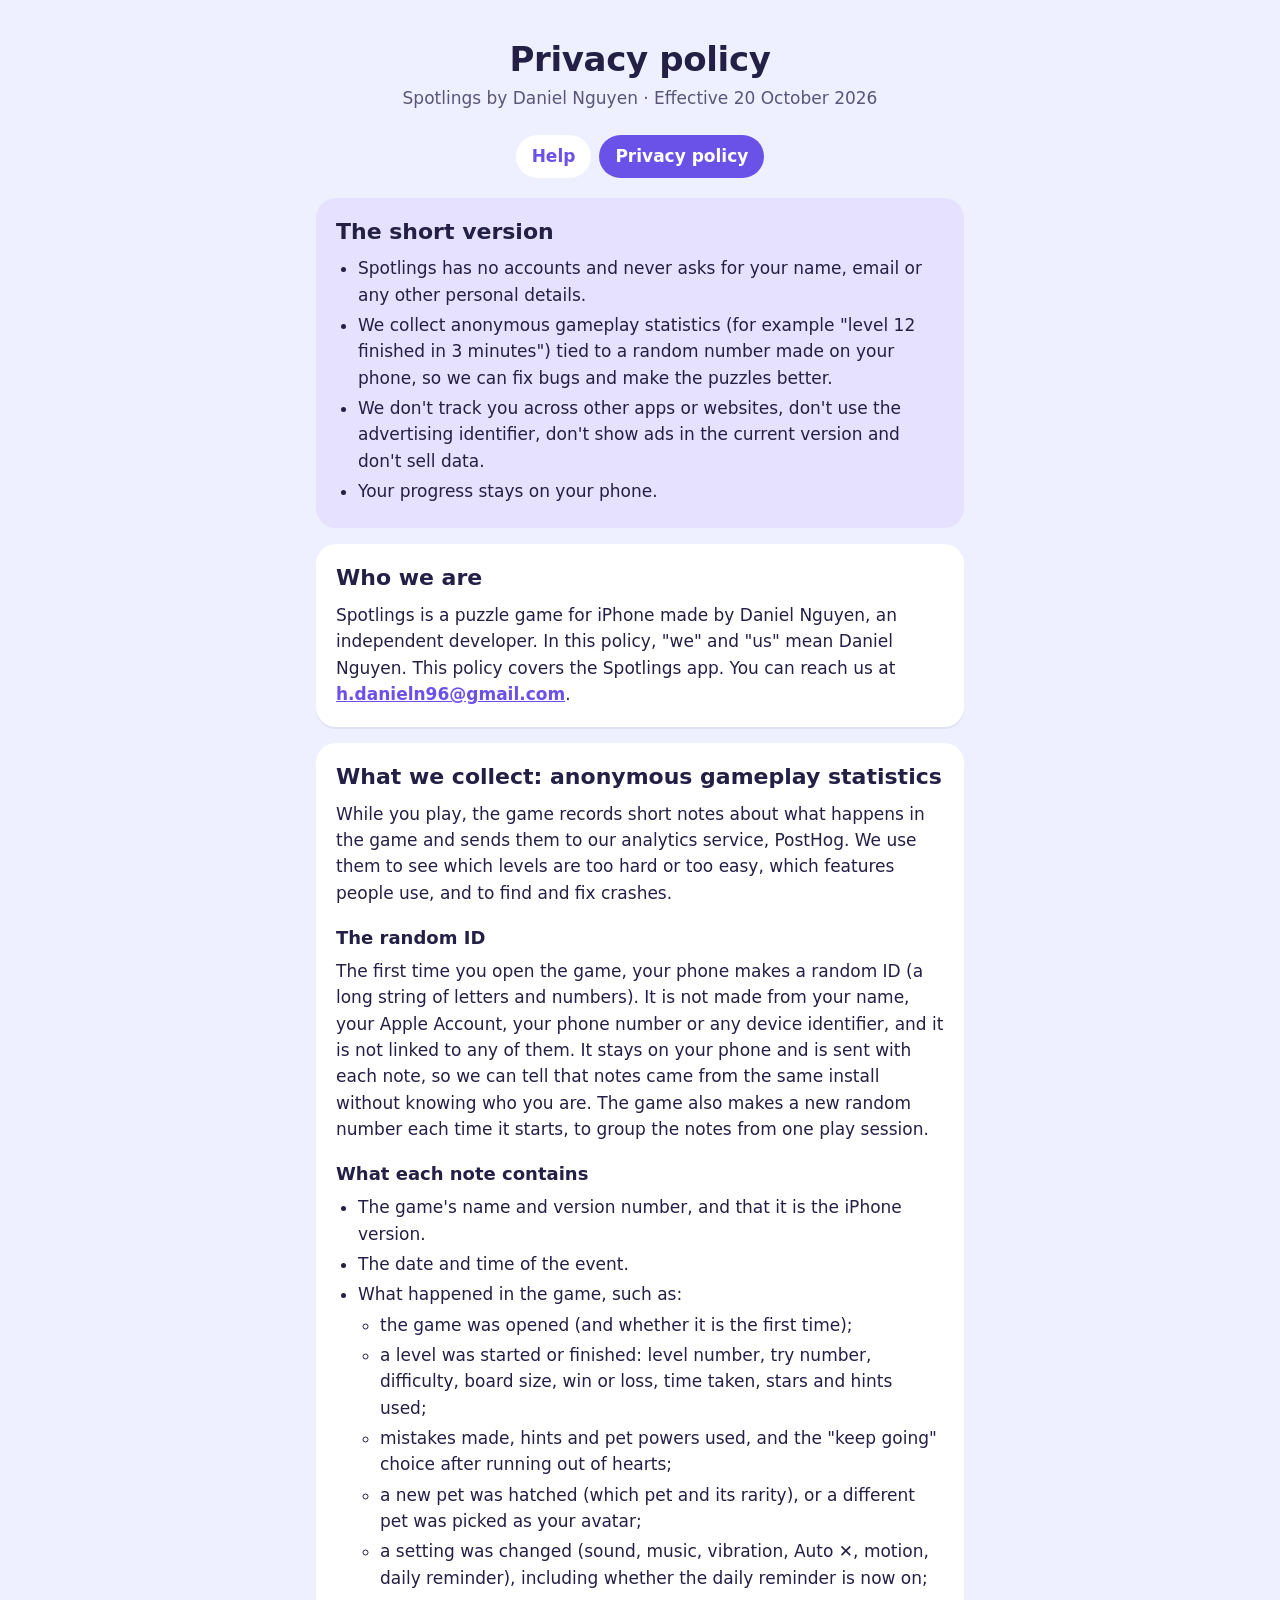
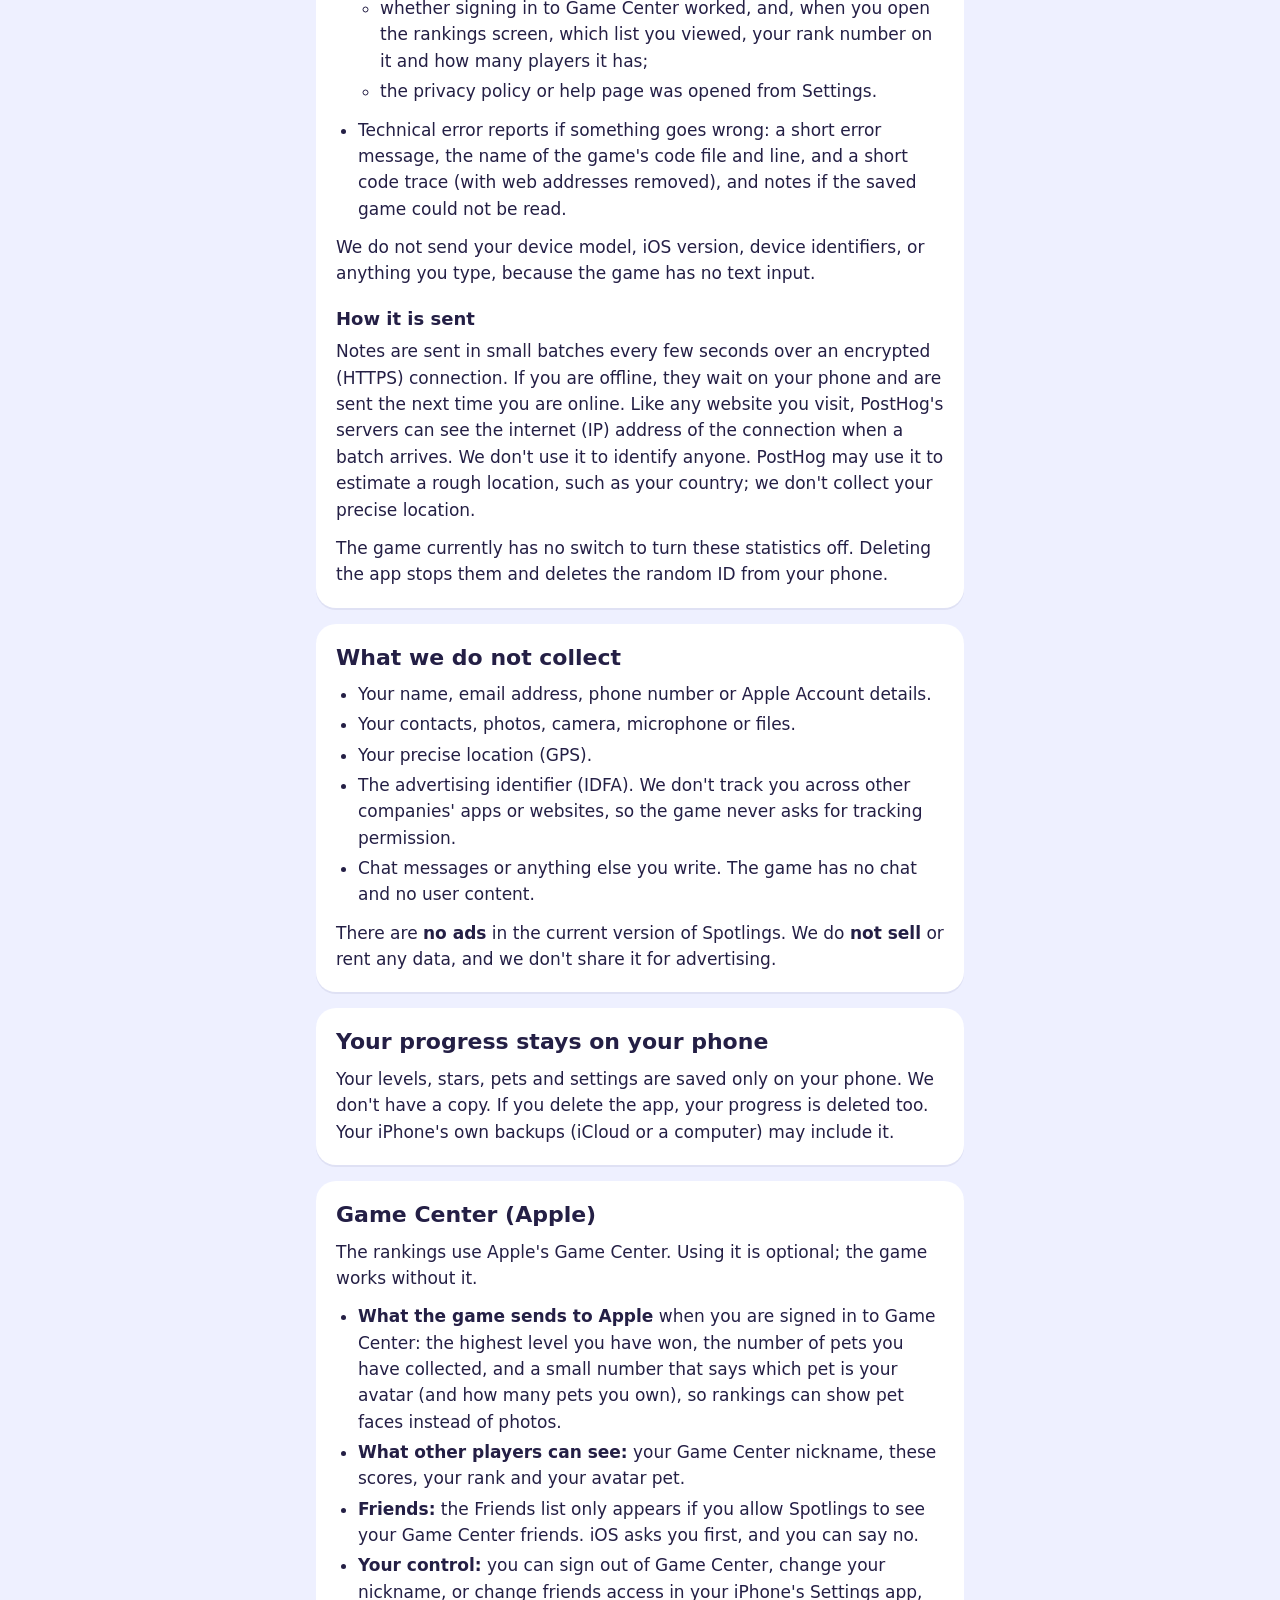
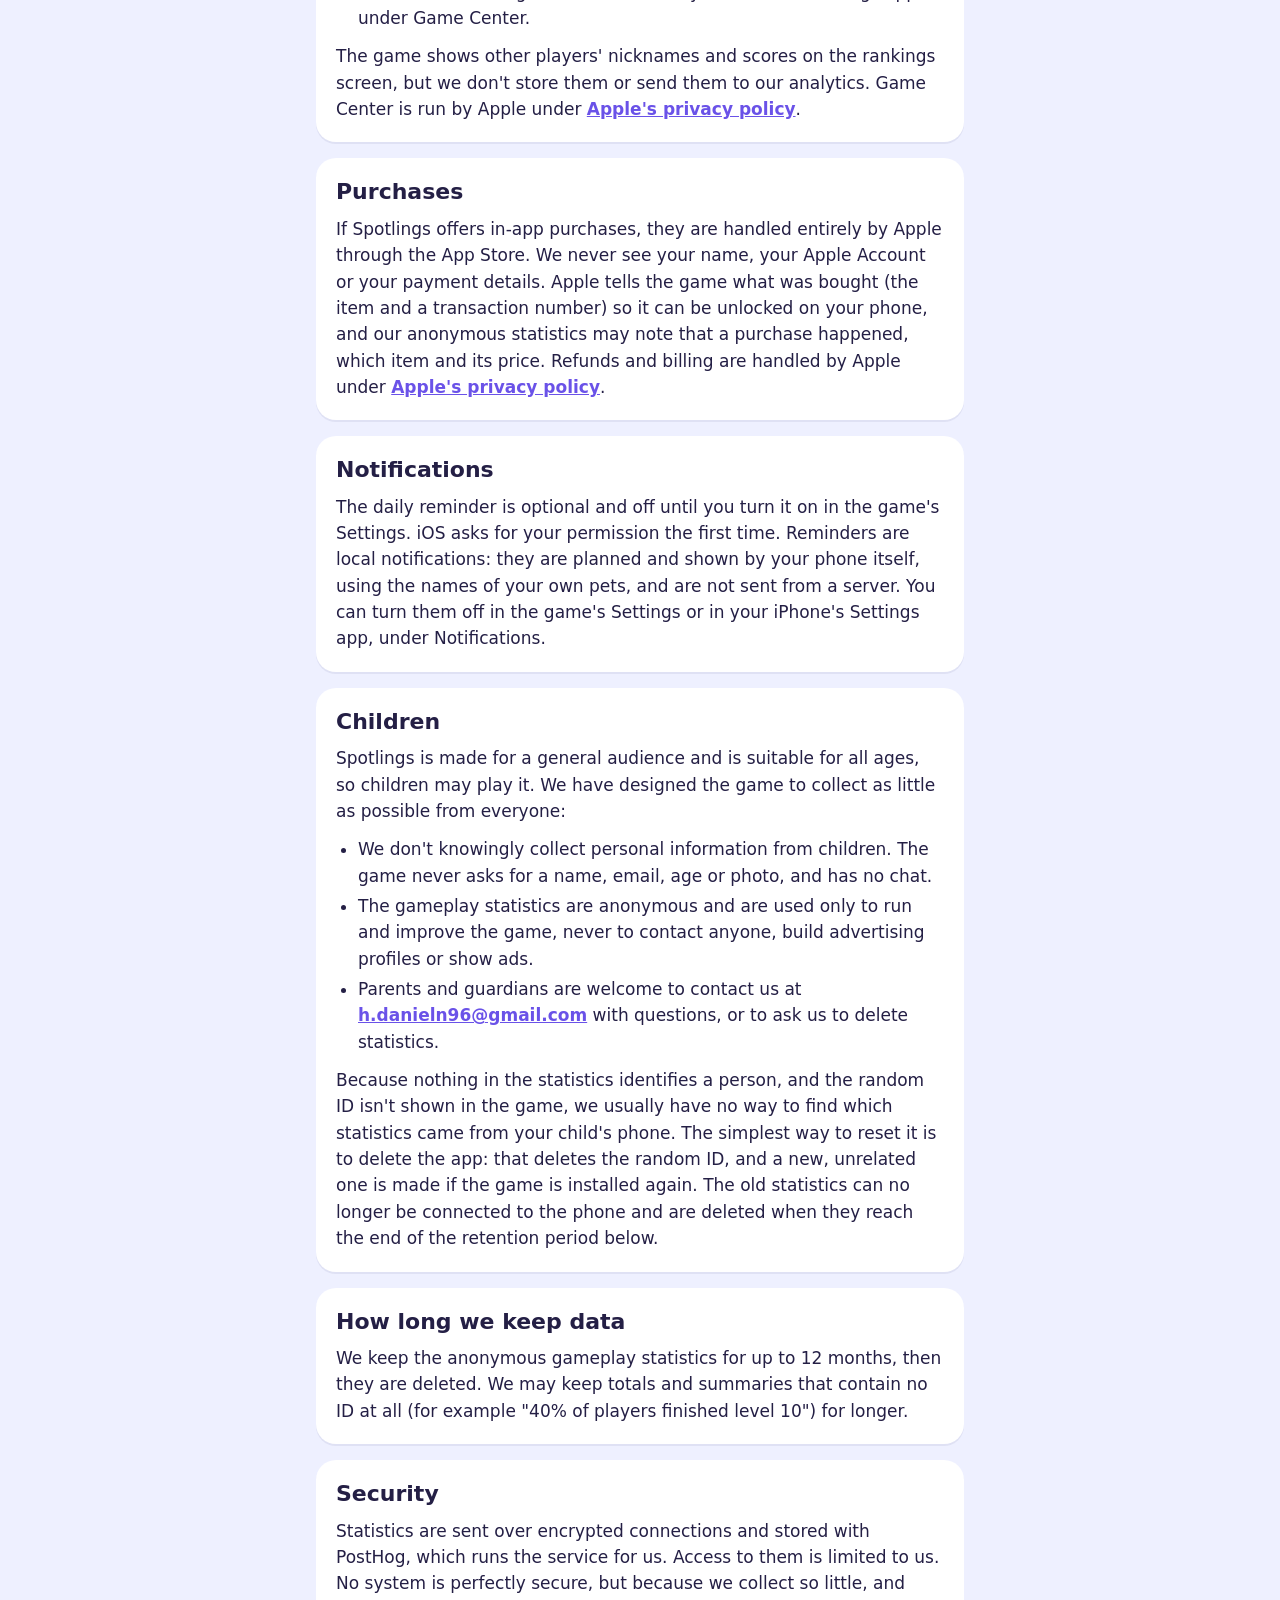
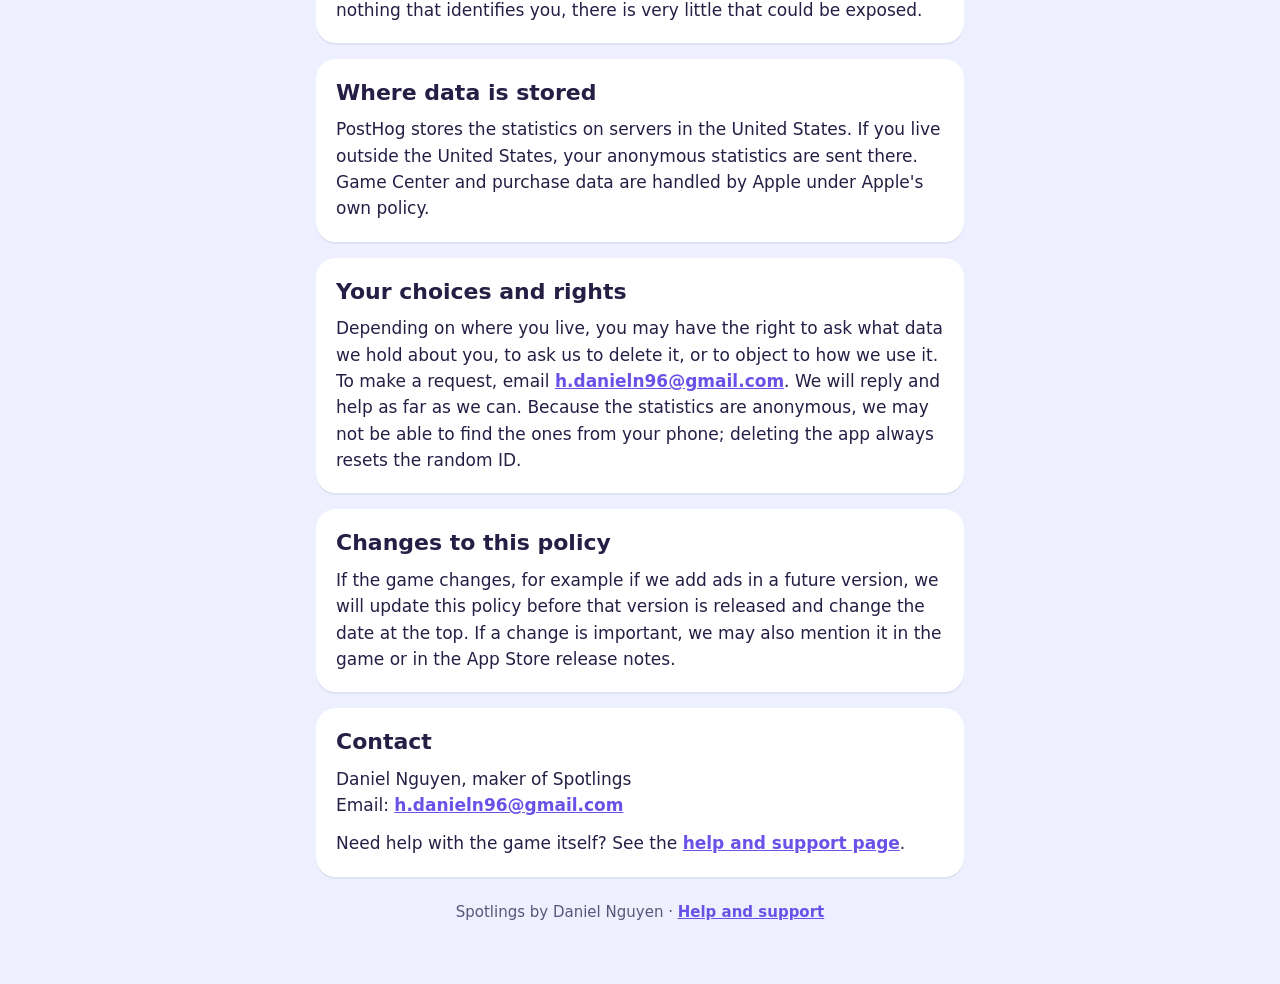
==== privacy.html @ 513ca8d4 "Spotlings support page and privacy policy" ====
<!doctype html>
<html lang="en">
<head>
  <meta charset="utf-8">
  <meta name="viewport" content="width=device-width, initial-scale=1">
  <title>Spotlings: Privacy policy</title>
  <meta name="description" content="Privacy policy for Spotlings, a puzzle game for iPhone by Daniel Nguyen. We collect only anonymous gameplay statistics and nothing that identifies you.">
  <link rel="stylesheet" href="style.css">
</head>
<body>
  <div class="wrap">
    <header class="site">
      <h1>Privacy policy</h1>
      <p>Spotlings by Daniel Nguyen · Effective 20 October 2026</p>
    </header>

    <nav class="top" aria-label="Pages">
      <a href="./">Help</a>
      <a href="privacy.html" aria-current="page">Privacy policy</a>
    </nav>

    <main>
      <section class="card note" aria-labelledby="short">
        <h2 id="short">The short version</h2>
        <ul>
          <li>Spotlings has no accounts and never asks for your name, email or any other personal details.</li>
          <li>We collect anonymous gameplay statistics (for example "level 12 finished in 3 minutes") tied to a random number made on your phone, so we can fix bugs and make the puzzles better.</li>
          <li>We don't track you across other apps or websites, don't use the advertising identifier, don't show ads in the current version and don't sell data.</li>
          <li>Your progress stays on your phone.</li>
        </ul>
      </section>

      <section class="card" aria-labelledby="who">
        <h2 id="who">Who we are</h2>
        <p>Spotlings is a puzzle game for iPhone made by Daniel Nguyen, an independent developer. In this policy, "we" and "us" mean Daniel Nguyen. This policy covers the Spotlings app. You can reach us at <a href="mailto:h.danieln96@gmail.com">h.danieln96@gmail.com</a>.</p>
      </section>

      <section class="card" aria-labelledby="collect">
        <h2 id="collect">What we collect: anonymous gameplay statistics</h2>
        <p>While you play, the game records short notes about what happens in the game and sends them to our analytics service, PostHog. We use them to see which levels are too hard or too easy, which features people use, and to find and fix crashes.</p>

        <h3>The random ID</h3>
        <p>The first time you open the game, your phone makes a random ID (a long string of letters and numbers). It is not made from your name, your Apple Account, your phone number or any device identifier, and it is not linked to any of them. It stays on your phone and is sent with each note, so we can tell that notes came from the same install without knowing who you are. The game also makes a new random number each time it starts, to group the notes from one play session.</p>

        <h3>What each note contains</h3>
        <ul>
          <li>The game's name and version number, and that it is the iPhone version.</li>
          <li>The date and time of the event.</li>
          <li>What happened in the game, such as:
            <ul>
              <li>the game was opened (and whether it is the first time);</li>
              <li>a level was started or finished: level number, try number, difficulty, board size, win or loss, time taken, stars and hints used;</li>
              <li>mistakes made, hints and pet powers used, and the "keep going" choice after running out of hearts;</li>
              <li>a new pet was hatched (which pet and its rarity), or a different pet was picked as your avatar;</li>
              <li>a setting was changed (sound, music, vibration, Auto ✕, motion, daily reminder), including whether the daily reminder is now on;</li>
              <li>whether signing in to Game Center worked, and, when you open the rankings screen, which list you viewed, your rank number on it and how many players it has;</li>
              <li>the privacy policy or help page was opened from Settings.</li>
            </ul>
          </li>
          <li>Technical error reports if something goes wrong: a short error message, the name of the game's code file and line, and a short code trace (with web addresses removed), and notes if the saved game could not be read.</li>
        </ul>
        <p>We do not send your device model, iOS version, device identifiers, or anything you type, because the game has no text input.</p>

        <h3>How it is sent</h3>
        <p>Notes are sent in small batches every few seconds over an encrypted (HTTPS) connection. If you are offline, they wait on your phone and are sent the next time you are online. Like any website you visit, PostHog's servers can see the internet (IP) address of the connection when a batch arrives. We don't use it to identify anyone. PostHog may use it to estimate a rough location, such as your country; we don't collect your precise location.</p>
        <p>The game currently has no switch to turn these statistics off. Deleting the app stops them and deletes the random ID from your phone.</p>
      </section>

      <section class="card" aria-labelledby="not">
        <h2 id="not">What we do not collect</h2>
        <ul>
          <li>Your name, email address, phone number or Apple Account details.</li>
          <li>Your contacts, photos, camera, microphone or files.</li>
          <li>Your precise location (GPS).</li>
          <li>The advertising identifier (IDFA). We don't track you across other companies' apps or websites, so the game never asks for tracking permission.</li>
          <li>Chat messages or anything else you write. The game has no chat and no user content.</li>
        </ul>
        <p>There are <strong>no ads</strong> in the current version of Spotlings. We do <strong>not sell</strong> or rent any data, and we don't share it for advertising.</p>
      </section>

      <section class="card" aria-labelledby="device">
        <h2 id="device">Your progress stays on your phone</h2>
        <p>Your levels, stars, pets and settings are saved only on your phone. We don't have a copy. If you delete the app, your progress is deleted too. Your iPhone's own backups (iCloud or a computer) may include it.</p>
      </section>

      <section class="card" aria-labelledby="gc">
        <h2 id="gc">Game Center (Apple)</h2>
        <p>The rankings use Apple's Game Center. Using it is optional; the game works without it.</p>
        <ul>
          <li><strong>What the game sends to Apple</strong> when you are signed in to Game Center: the highest level you have won, the number of pets you have collected, and a small number that says which pet is your avatar (and how many pets you own), so rankings can show pet faces instead of photos.</li>
          <li><strong>What other players can see:</strong> your Game Center nickname, these scores, your rank and your avatar pet.</li>
          <li><strong>Friends:</strong> the Friends list only appears if you allow Spotlings to see your Game Center friends. iOS asks you first, and you can say no.</li>
          <li><strong>Your control:</strong> you can sign out of Game Center, change your nickname, or change friends access in your iPhone's Settings app, under Game Center.</li>
        </ul>
        <p>The game shows other players' nicknames and scores on the rankings screen, but we don't store them or send them to our analytics. Game Center is run by Apple under <a href="https://www.apple.com/legal/privacy/">Apple's privacy policy</a>.</p>
      </section>

      <section class="card" aria-labelledby="buy">
        <h2 id="buy">Purchases</h2>
        <p>If Spotlings offers in-app purchases, they are handled entirely by Apple through the App Store. We never see your name, your Apple Account or your payment details. Apple tells the game what was bought (the item and a transaction number) so it can be unlocked on your phone, and our anonymous statistics may note that a purchase happened, which item and its price. Refunds and billing are handled by Apple under <a href="https://www.apple.com/legal/privacy/">Apple's privacy policy</a>.</p>
      </section>

      <section class="card" aria-labelledby="notes">
        <h2 id="notes">Notifications</h2>
        <p>The daily reminder is optional and off until you turn it on in the game's Settings. iOS asks for your permission the first time. Reminders are local notifications: they are planned and shown by your phone itself, using the names of your own pets, and are not sent from a server. You can turn them off in the game's Settings or in your iPhone's Settings app, under Notifications.</p>
      </section>

      <section class="card" aria-labelledby="kids">
        <h2 id="kids">Children</h2>
        <p>Spotlings is made for a general audience and is suitable for all ages, so children may play it. We have designed the game to collect as little as possible from everyone:</p>
        <ul>
          <li>We don't knowingly collect personal information from children. The game never asks for a name, email, age or photo, and has no chat.</li>
          <li>The gameplay statistics are anonymous and are used only to run and improve the game, never to contact anyone, build advertising profiles or show ads.</li>
          <li>Parents and guardians are welcome to contact us at <a href="mailto:h.danieln96@gmail.com">h.danieln96@gmail.com</a> with questions, or to ask us to delete statistics.</li>
        </ul>
        <p>Because nothing in the statistics identifies a person, and the random ID isn't shown in the game, we usually have no way to find which statistics came from your child's phone. The simplest way to reset it is to delete the app: that deletes the random ID, and a new, unrelated one is made if the game is installed again. The old statistics can no longer be connected to the phone and are deleted when they reach the end of the retention period below.</p>
      </section>

      <section class="card" aria-labelledby="keep">
        <h2 id="keep">How long we keep data</h2>
        <p>We keep the anonymous gameplay statistics for up to 12 months, then they are deleted. We may keep totals and summaries that contain no ID at all (for example "40% of players finished level 10") for longer.</p>
      </section>

      <section class="card" aria-labelledby="safe">
        <h2 id="safe">Security</h2>
        <p>Statistics are sent over encrypted connections and stored with PostHog, which runs the service for us. Access to them is limited to us. No system is perfectly secure, but because we collect so little, and nothing that identifies you, there is very little that could be exposed.</p>
      </section>

      <section class="card" aria-labelledby="where">
        <h2 id="where">Where data is stored</h2>
        <p>PostHog stores the statistics on servers in the United States. If you live outside the United States, your anonymous statistics are sent there. Game Center and purchase data are handled by Apple under Apple's own policy.</p>
      </section>

      <section class="card" aria-labelledby="rights">
        <h2 id="rights">Your choices and rights</h2>
        <p>Depending on where you live, you may have the right to ask what data we hold about you, to ask us to delete it, or to object to how we use it. To make a request, email <a href="mailto:h.danieln96@gmail.com">h.danieln96@gmail.com</a>. We will reply and help as far as we can. Because the statistics are anonymous, we may not be able to find the ones from your phone; deleting the app always resets the random ID.</p>
      </section>

      <section class="card" aria-labelledby="changes">
        <h2 id="changes">Changes to this policy</h2>
        <p>If the game changes, for example if we add ads in a future version, we will update this policy before that version is released and change the date at the top. If a change is important, we may also mention it in the game or in the App Store release notes.</p>
      </section>

      <section class="card" aria-labelledby="contact">
        <h2 id="contact">Contact</h2>
        <p>Daniel Nguyen, maker of Spotlings<br>
        Email: <a href="mailto:h.danieln96@gmail.com">h.danieln96@gmail.com</a></p>
        <p>Need help with the game itself? See the <a href="./">help and support page</a>.</p>
      </section>
    </main>

    <footer class="site">
      <p>Spotlings by Daniel Nguyen · <a href="./">Help and support</a></p>
    </footer>
  </div>
</body>
</html>
---- style.css ----
/* Spotlings web pages: one small shared stylesheet, no external files. */
:root {
  color-scheme: light dark;
  --bg: #eef0ff;
  --card: #ffffff;
  --ink: #241f45;
  --ink-soft: #5a5578;
  --accent: #6a52e8;
  --accent-soft: #e6e1ff;
  --line: #dcdcf0;
  --radius: 20px;
}
@media (prefers-color-scheme: dark) {
  :root {
    --bg: #15132a;
    --card: #221f3d;
    --ink: #f1efff;
    --ink-soft: #b6b1d6;
    --accent: #a594ff;
    --accent-soft: #332d5e;
    --line: #38345a;
  }
}

* { box-sizing: border-box; }
html { -webkit-text-size-adjust: 100%; }
body {
  margin: 0;
  background: var(--bg);
  color: var(--ink);
  font: 17px/1.55 ui-rounded, -apple-system, BlinkMacSystemFont, "SF Pro Rounded", "Segoe UI", system-ui, sans-serif;
}
.wrap { max-width: 680px; margin: 0 auto; padding: 24px 16px 48px; }

header.site { text-align: center; padding: 16px 0 8px; }
header.site h1 { margin: 0; font-size: 34px; line-height: 1.15; letter-spacing: -0.01em; }
header.site p { margin: 6px 0 0; color: var(--ink-soft); }

nav.top { display: flex; flex-wrap: wrap; justify-content: center; gap: 8px; margin: 16px 0 20px; }
nav.top a {
  padding: 8px 16px; border-radius: 999px; background: var(--card);
  color: var(--accent); font-weight: 700; text-decoration: none;
}
nav.top a[aria-current="page"] { background: var(--accent); color: #fff; }

.card {
  background: var(--card);
  border-radius: var(--radius);
  padding: 20px;
  margin: 0 0 16px;
  box-shadow: 0 2px 0 rgba(60, 50, 120, 0.08);
}
.card.note { background: var(--accent-soft); box-shadow: none; }
h2 { margin: 0 0 10px; font-size: 22px; line-height: 1.25; }
h3 { margin: 18px 0 6px; font-size: 18px; }
p, ul, ol { margin: 0 0 12px; }
ul, ol { padding-left: 22px; }
li { margin: 4px 0; }
.card > :last-child { margin-bottom: 0; }

a { color: var(--accent); font-weight: 600; }
a:focus-visible { outline: 3px solid var(--accent); outline-offset: 2px; border-radius: 4px; }
.small { font-size: 15px; color: var(--ink-soft); }

details { border-top: 1px solid var(--line); padding: 12px 0; }
details:first-of-type { border-top: 0; padding-top: 0; }
summary { cursor: pointer; font-weight: 700; }
details[open] summary { margin-bottom: 8px; }

table { width: 100%; border-collapse: collapse; margin: 0 0 12px; font-size: 16px; }
th, td { text-align: left; padding: 8px 6px; border-bottom: 1px solid var(--line); vertical-align: top; }
th { color: var(--ink-soft); font-weight: 700; }

footer.site { text-align: center; color: var(--ink-soft); font-size: 15px; margin-top: 24px; }
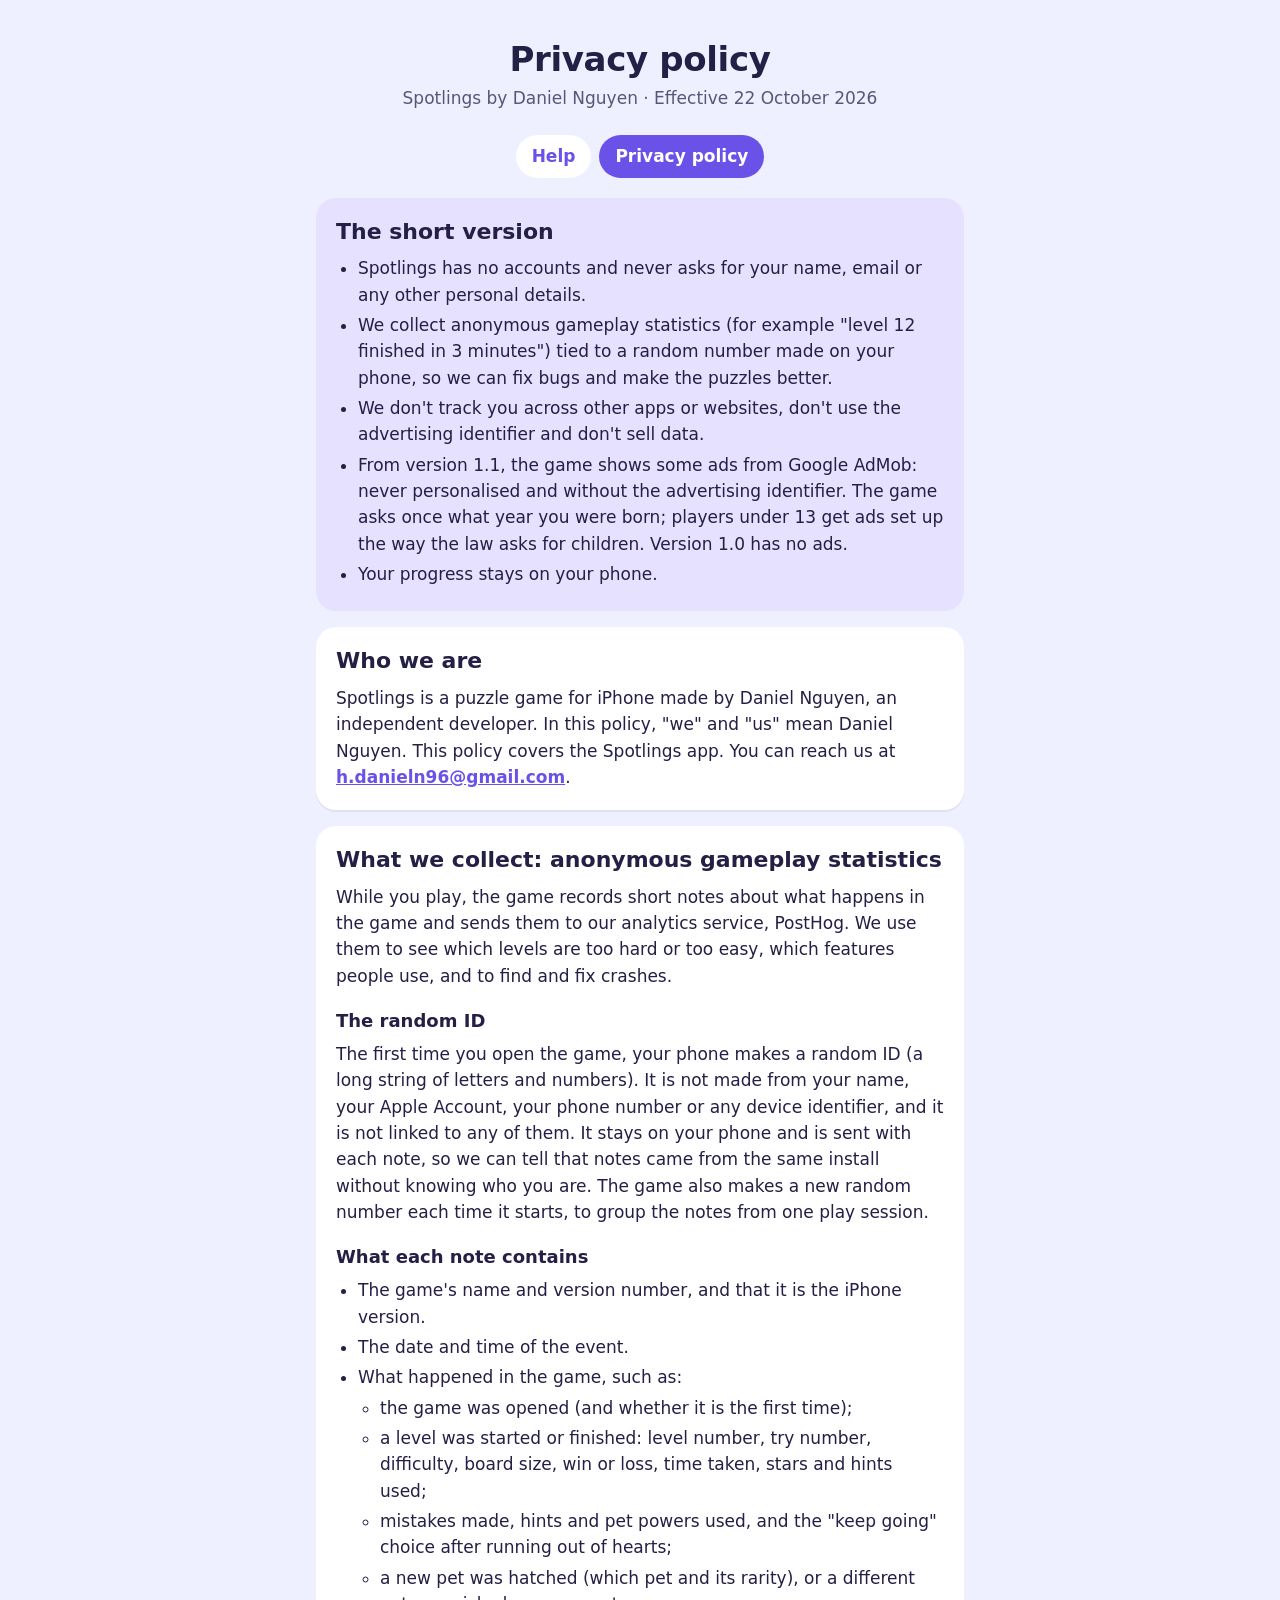
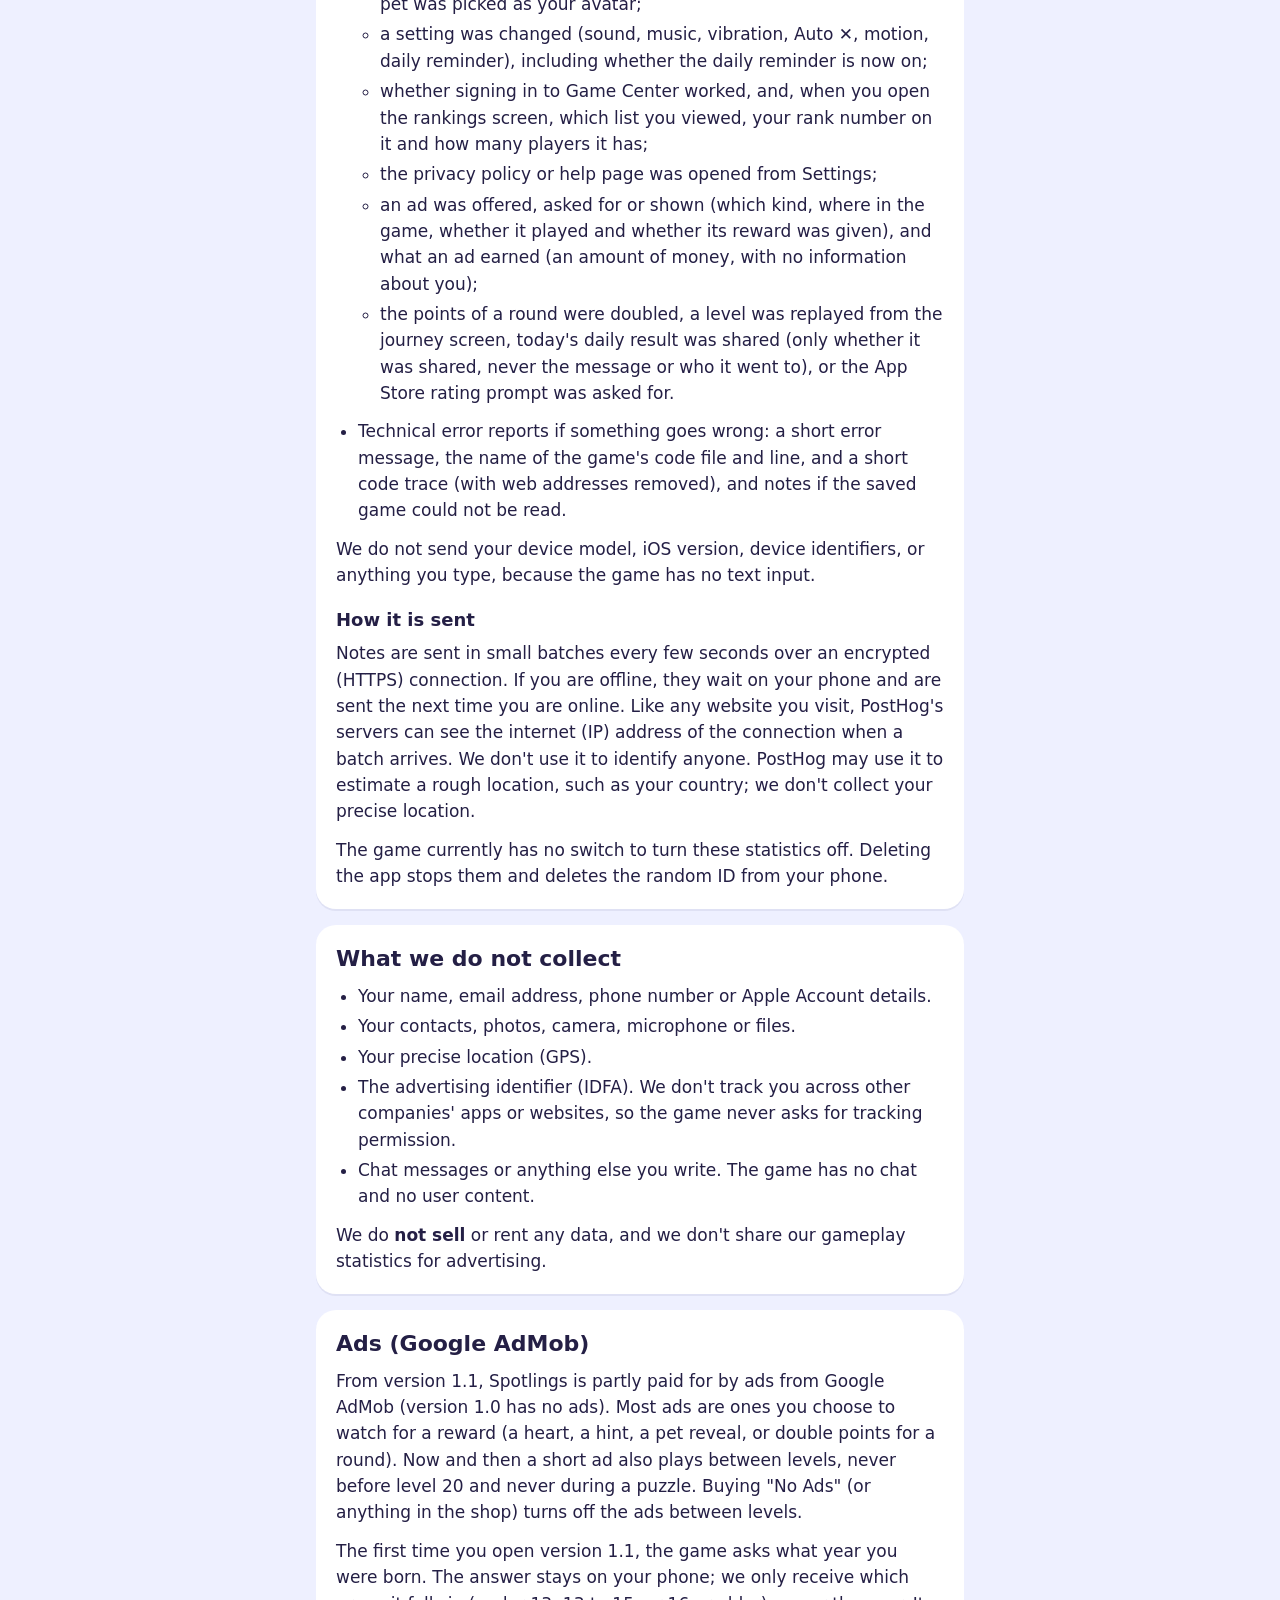
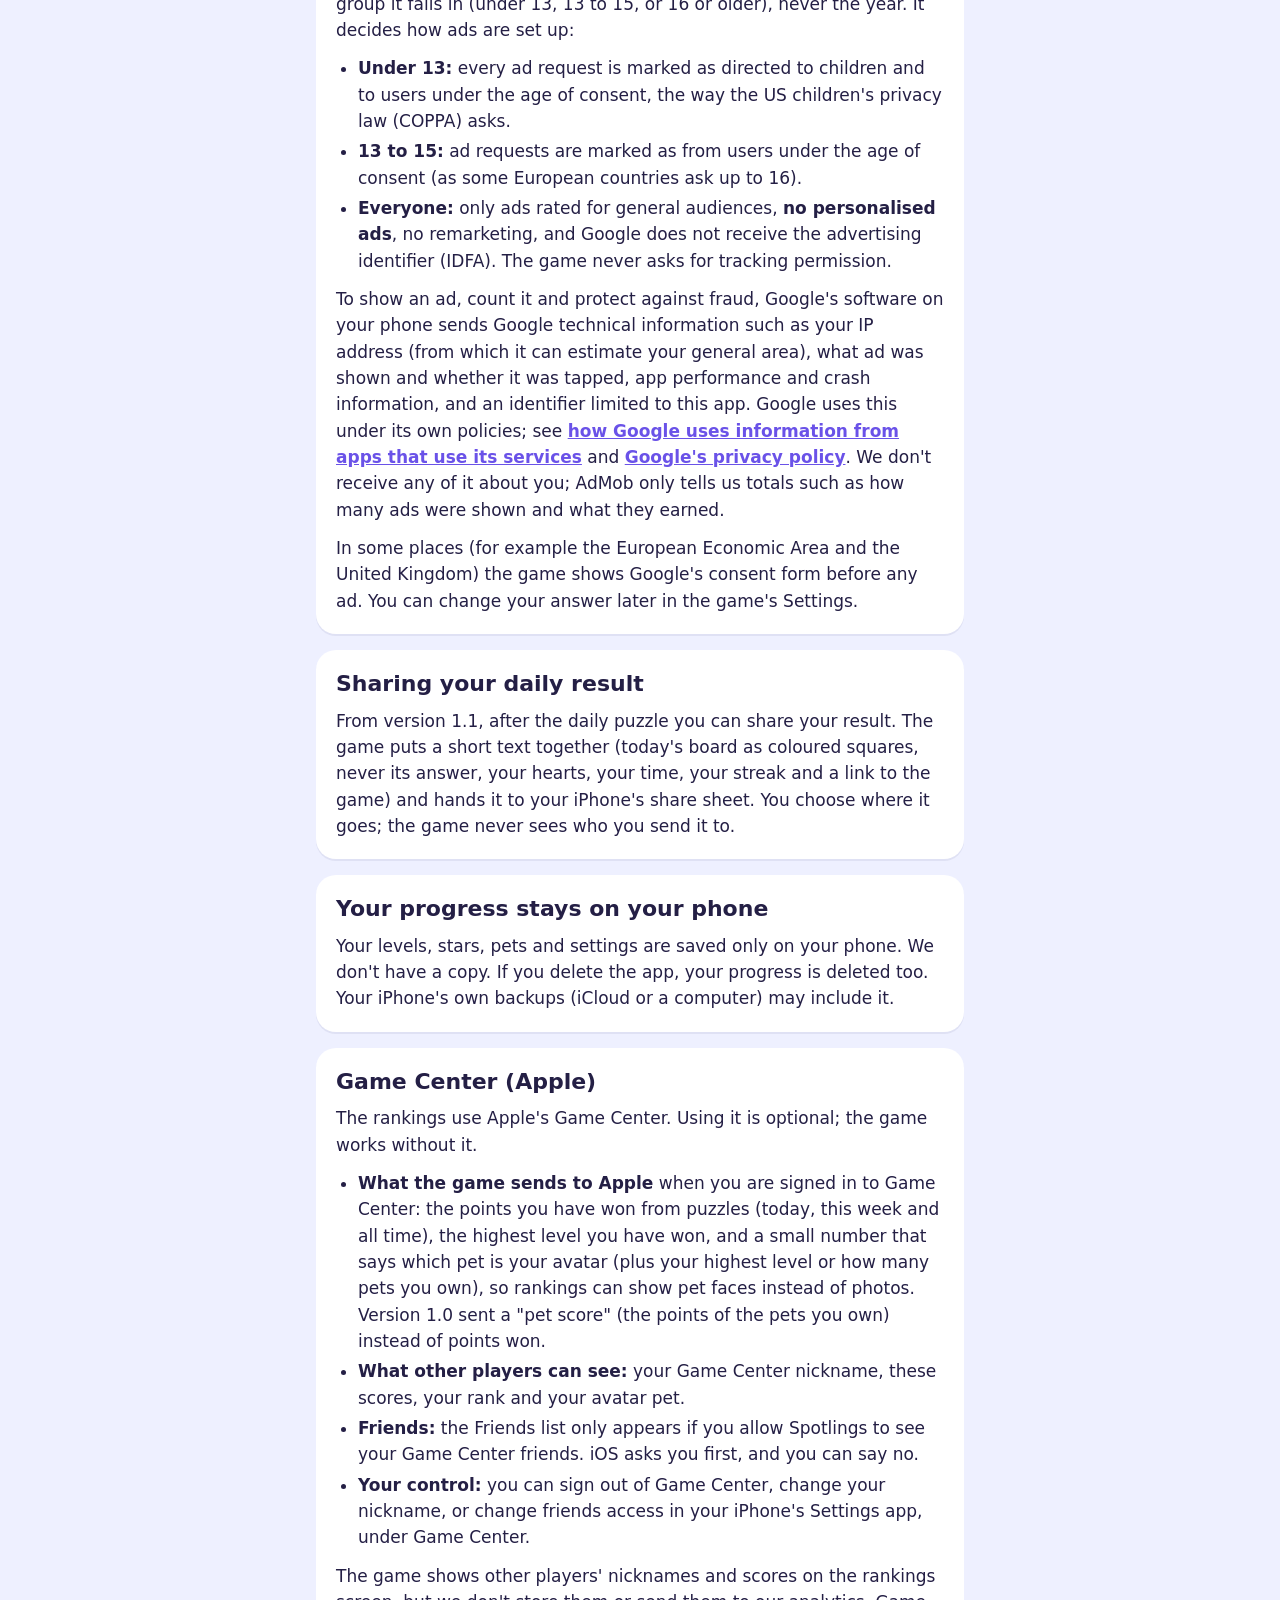
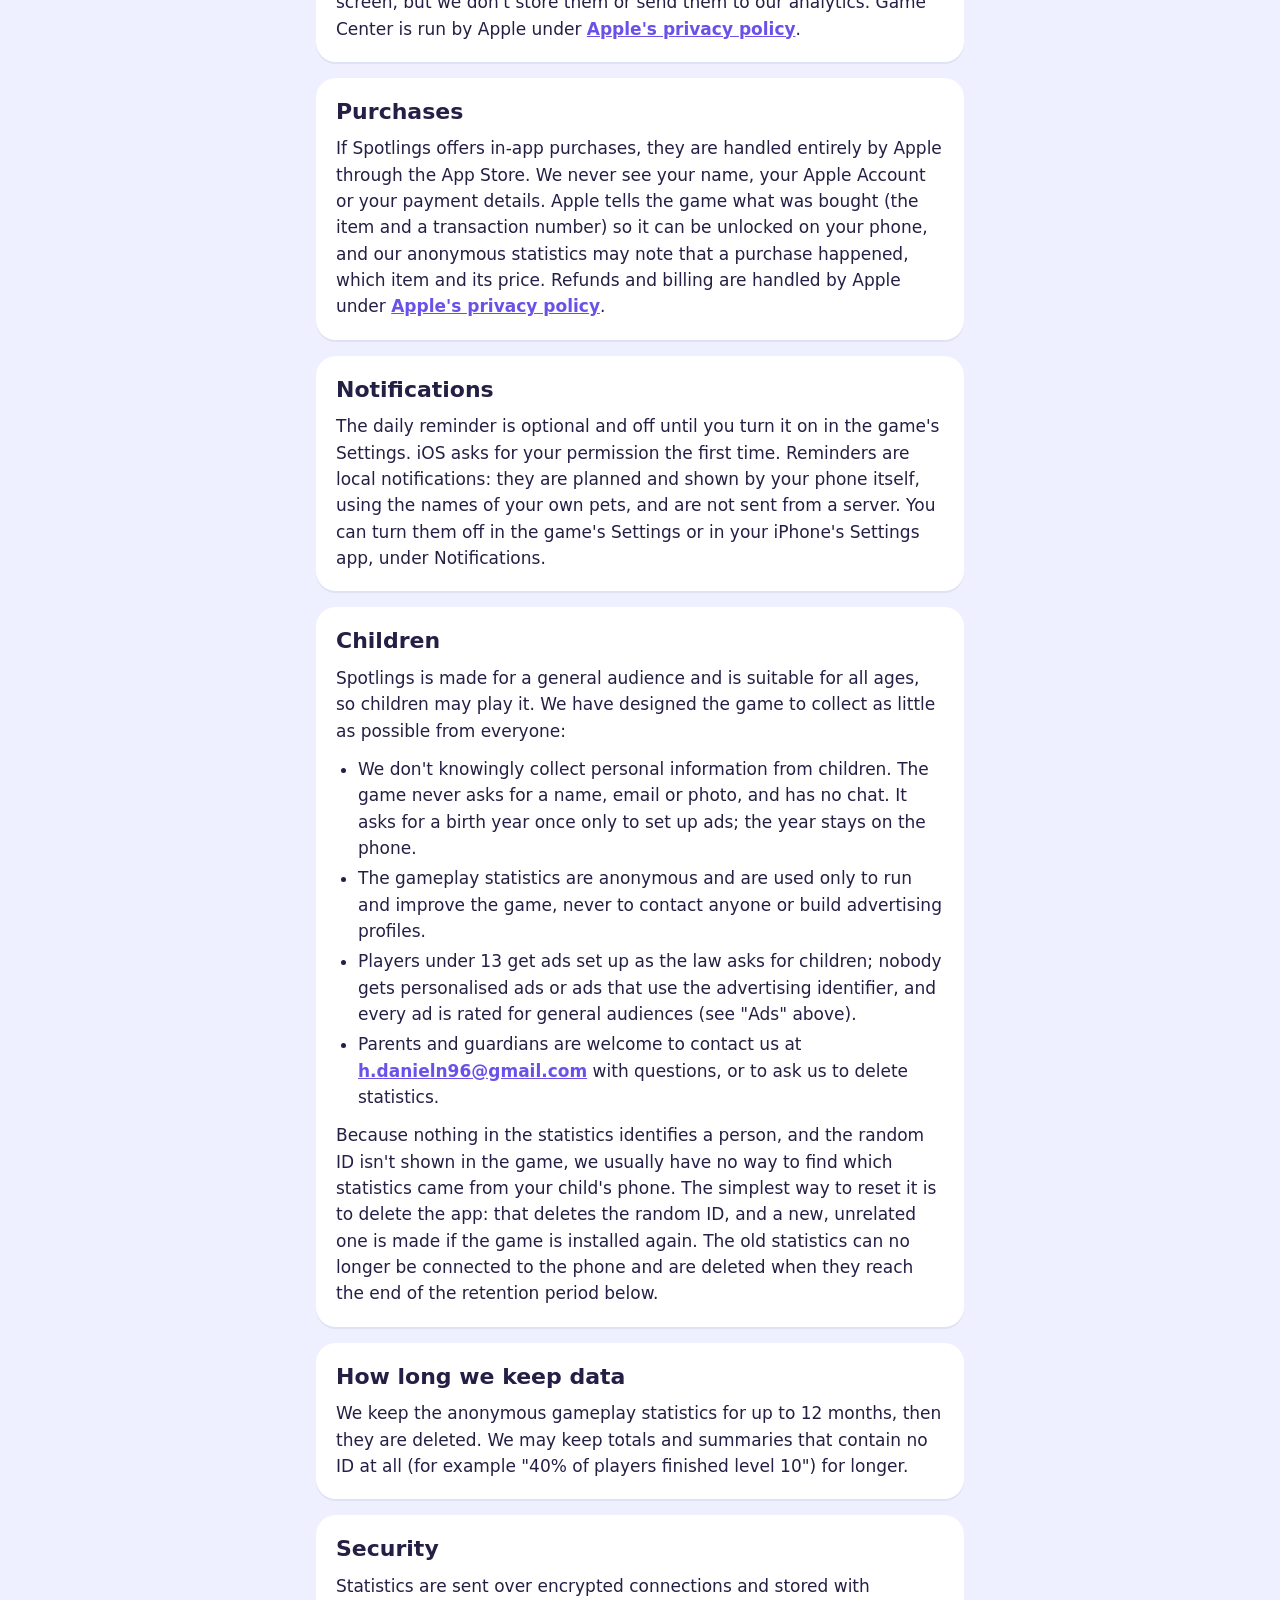
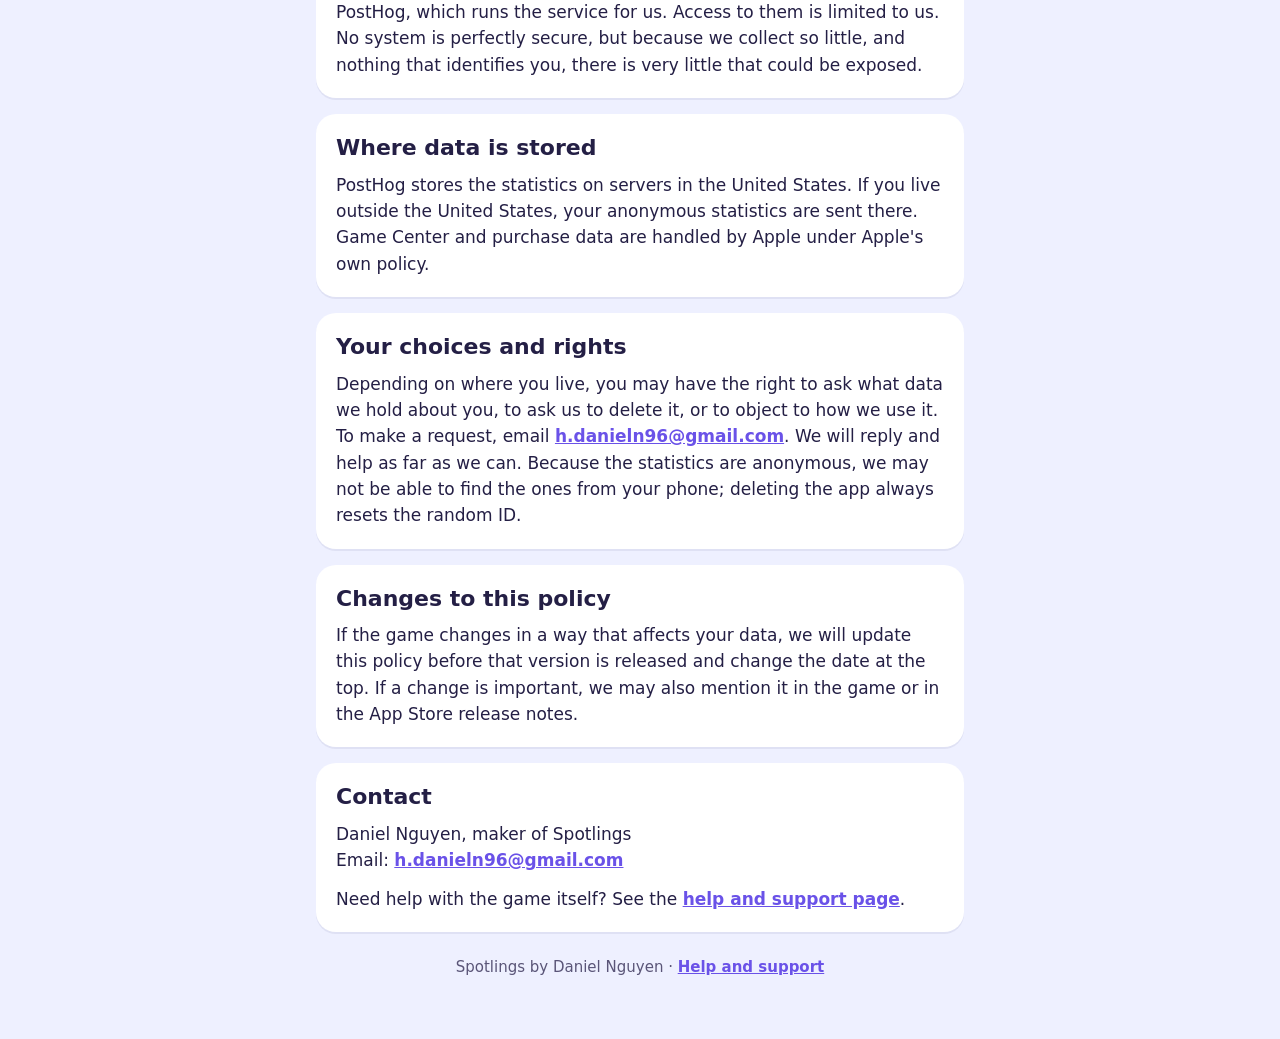
==== commit c61cc992: "Privacy policy and support page for Spotlings 1.1 (ads by Google AdMob, sharing, age question); effe" ====
--- a/privacy.html
+++ b/privacy.html
@@ -11,7 +11,7 @@
   <div class="wrap">
     <header class="site">
       <h1>Privacy policy</h1>
-      <p>Spotlings by Daniel Nguyen · Effective 20 October 2026</p>
+      <p>Spotlings by Daniel Nguyen · Effective 22 October 2026</p>
     </header>
 
     <nav class="top" aria-label="Pages">
@@ -25,7 +25,8 @@
         <ul>
           <li>Spotlings has no accounts and never asks for your name, email or any other personal details.</li>
           <li>We collect anonymous gameplay statistics (for example "level 12 finished in 3 minutes") tied to a random number made on your phone, so we can fix bugs and make the puzzles better.</li>
-          <li>We don't track you across other apps or websites, don't use the advertising identifier, don't show ads in the current version and don't sell data.</li>
+          <li>We don't track you across other apps or websites, don't use the advertising identifier and don't sell data.</li>
+          <li>From version 1.1, the game shows some ads from Google AdMob: never personalised and without the advertising identifier. The game asks once what year you were born; players under 13 get ads set up the way the law asks for children. Version 1.0 has no ads.</li>
           <li>Your progress stays on your phone.</li>
         </ul>
       </section>
@@ -54,7 +55,9 @@
               <li>a new pet was hatched (which pet and its rarity), or a different pet was picked as your avatar;</li>
               <li>a setting was changed (sound, music, vibration, Auto ✕, motion, daily reminder), including whether the daily reminder is now on;</li>
               <li>whether signing in to Game Center worked, and, when you open the rankings screen, which list you viewed, your rank number on it and how many players it has;</li>
-              <li>the privacy policy or help page was opened from Settings.</li>
+              <li>the privacy policy or help page was opened from Settings;</li>
+              <li>an ad was offered, asked for or shown (which kind, where in the game, whether it played and whether its reward was given), and what an ad earned (an amount of money, with no information about you);</li>
+              <li>the points of a round were doubled, a level was replayed from the journey screen, today's daily result was shared (only whether it was shared, never the message or who it went to), or the App Store rating prompt was asked for.</li>
             </ul>
           </li>
           <li>Technical error reports if something goes wrong: a short error message, the name of the game's code file and line, and a short code trace (with web addresses removed), and notes if the saved game could not be read.</li>
@@ -75,7 +78,25 @@
           <li>The advertising identifier (IDFA). We don't track you across other companies' apps or websites, so the game never asks for tracking permission.</li>
           <li>Chat messages or anything else you write. The game has no chat and no user content.</li>
         </ul>
-        <p>There are <strong>no ads</strong> in the current version of Spotlings. We do <strong>not sell</strong> or rent any data, and we don't share it for advertising.</p>
+        <p>We do <strong>not sell</strong> or rent any data, and we don't share our gameplay statistics for advertising.</p>
+      </section>
+
+      <section class="card" aria-labelledby="ads">
+        <h2 id="ads">Ads (Google AdMob)</h2>
+        <p>From version 1.1, Spotlings is partly paid for by ads from Google AdMob (version 1.0 has no ads). Most ads are ones you choose to watch for a reward (a heart, a hint, a pet reveal, or double points for a round). Now and then a short ad also plays between levels, never before level 20 and never during a puzzle. Buying "No Ads" (or anything in the shop) turns off the ads between levels.</p>
+        <p>The first time you open version 1.1, the game asks what year you were born. The answer stays on your phone; we only receive which group it falls in (under 13, 13 to 15, or 16 or older), never the year. It decides how ads are set up:</p>
+        <ul>
+          <li><strong>Under 13:</strong> every ad request is marked as directed to children and to users under the age of consent, the way the US children's privacy law (COPPA) asks.</li>
+          <li><strong>13 to 15:</strong> ad requests are marked as from users under the age of consent (as some European countries ask up to 16).</li>
+          <li><strong>Everyone:</strong> only ads rated for general audiences, <strong>no personalised ads</strong>, no remarketing, and Google does not receive the advertising identifier (IDFA). The game never asks for tracking permission.</li>
+        </ul>
+        <p>To show an ad, count it and protect against fraud, Google's software on your phone sends Google technical information such as your IP address (from which it can estimate your general area), what ad was shown and whether it was tapped, app performance and crash information, and an identifier limited to this app. Google uses this under its own policies; see <a href="https://policies.google.com/technologies/partner-sites">how Google uses information from apps that use its services</a> and <a href="https://policies.google.com/privacy">Google's privacy policy</a>. We don't receive any of it about you; AdMob only tells us totals such as how many ads were shown and what they earned.</p>
+        <p>In some places (for example the European Economic Area and the United Kingdom) the game shows Google's consent form before any ad. You can change your answer later in the game's Settings.</p>
+      </section>
+
+      <section class="card" aria-labelledby="share">
+        <h2 id="share">Sharing your daily result</h2>
+        <p>From version 1.1, after the daily puzzle you can share your result. The game puts a short text together (today's board as coloured squares, never its answer, your hearts, your time, your streak and a link to the game) and hands it to your iPhone's share sheet. You choose where it goes; the game never sees who you send it to.</p>
       </section>
 
       <section class="card" aria-labelledby="device">
@@ -87,7 +108,7 @@
         <h2 id="gc">Game Center (Apple)</h2>
         <p>The rankings use Apple's Game Center. Using it is optional; the game works without it.</p>
         <ul>
-          <li><strong>What the game sends to Apple</strong> when you are signed in to Game Center: the highest level you have won, the number of pets you have collected, and a small number that says which pet is your avatar (and how many pets you own), so rankings can show pet faces instead of photos.</li>
+          <li><strong>What the game sends to Apple</strong> when you are signed in to Game Center: the points you have won from puzzles (today, this week and all time), the highest level you have won, and a small number that says which pet is your avatar (plus your highest level or how many pets you own), so rankings can show pet faces instead of photos. Version 1.0 sent a "pet score" (the points of the pets you own) instead of points won.</li>
           <li><strong>What other players can see:</strong> your Game Center nickname, these scores, your rank and your avatar pet.</li>
           <li><strong>Friends:</strong> the Friends list only appears if you allow Spotlings to see your Game Center friends. iOS asks you first, and you can say no.</li>
           <li><strong>Your control:</strong> you can sign out of Game Center, change your nickname, or change friends access in your iPhone's Settings app, under Game Center.</li>
@@ -109,8 +130,9 @@
         <h2 id="kids">Children</h2>
         <p>Spotlings is made for a general audience and is suitable for all ages, so children may play it. We have designed the game to collect as little as possible from everyone:</p>
         <ul>
-          <li>We don't knowingly collect personal information from children. The game never asks for a name, email, age or photo, and has no chat.</li>
-          <li>The gameplay statistics are anonymous and are used only to run and improve the game, never to contact anyone, build advertising profiles or show ads.</li>
+          <li>We don't knowingly collect personal information from children. The game never asks for a name, email or photo, and has no chat. It asks for a birth year once only to set up ads; the year stays on the phone.</li>
+          <li>The gameplay statistics are anonymous and are used only to run and improve the game, never to contact anyone or build advertising profiles.</li>
+          <li>Players under 13 get ads set up as the law asks for children; nobody gets personalised ads or ads that use the advertising identifier, and every ad is rated for general audiences (see "Ads" above).</li>
           <li>Parents and guardians are welcome to contact us at <a href="mailto:h.danieln96@gmail.com">h.danieln96@gmail.com</a> with questions, or to ask us to delete statistics.</li>
         </ul>
         <p>Because nothing in the statistics identifies a person, and the random ID isn't shown in the game, we usually have no way to find which statistics came from your child's phone. The simplest way to reset it is to delete the app: that deletes the random ID, and a new, unrelated one is made if the game is installed again. The old statistics can no longer be connected to the phone and are deleted when they reach the end of the retention period below.</p>
@@ -138,7 +160,7 @@
 
       <section class="card" aria-labelledby="changes">
         <h2 id="changes">Changes to this policy</h2>
-        <p>If the game changes, for example if we add ads in a future version, we will update this policy before that version is released and change the date at the top. If a change is important, we may also mention it in the game or in the App Store release notes.</p>
+        <p>If the game changes in a way that affects your data, we will update this policy before that version is released and change the date at the top. If a change is important, we may also mention it in the game or in the App Store release notes.</p>
       </section>
 
       <section class="card" aria-labelledby="contact">
